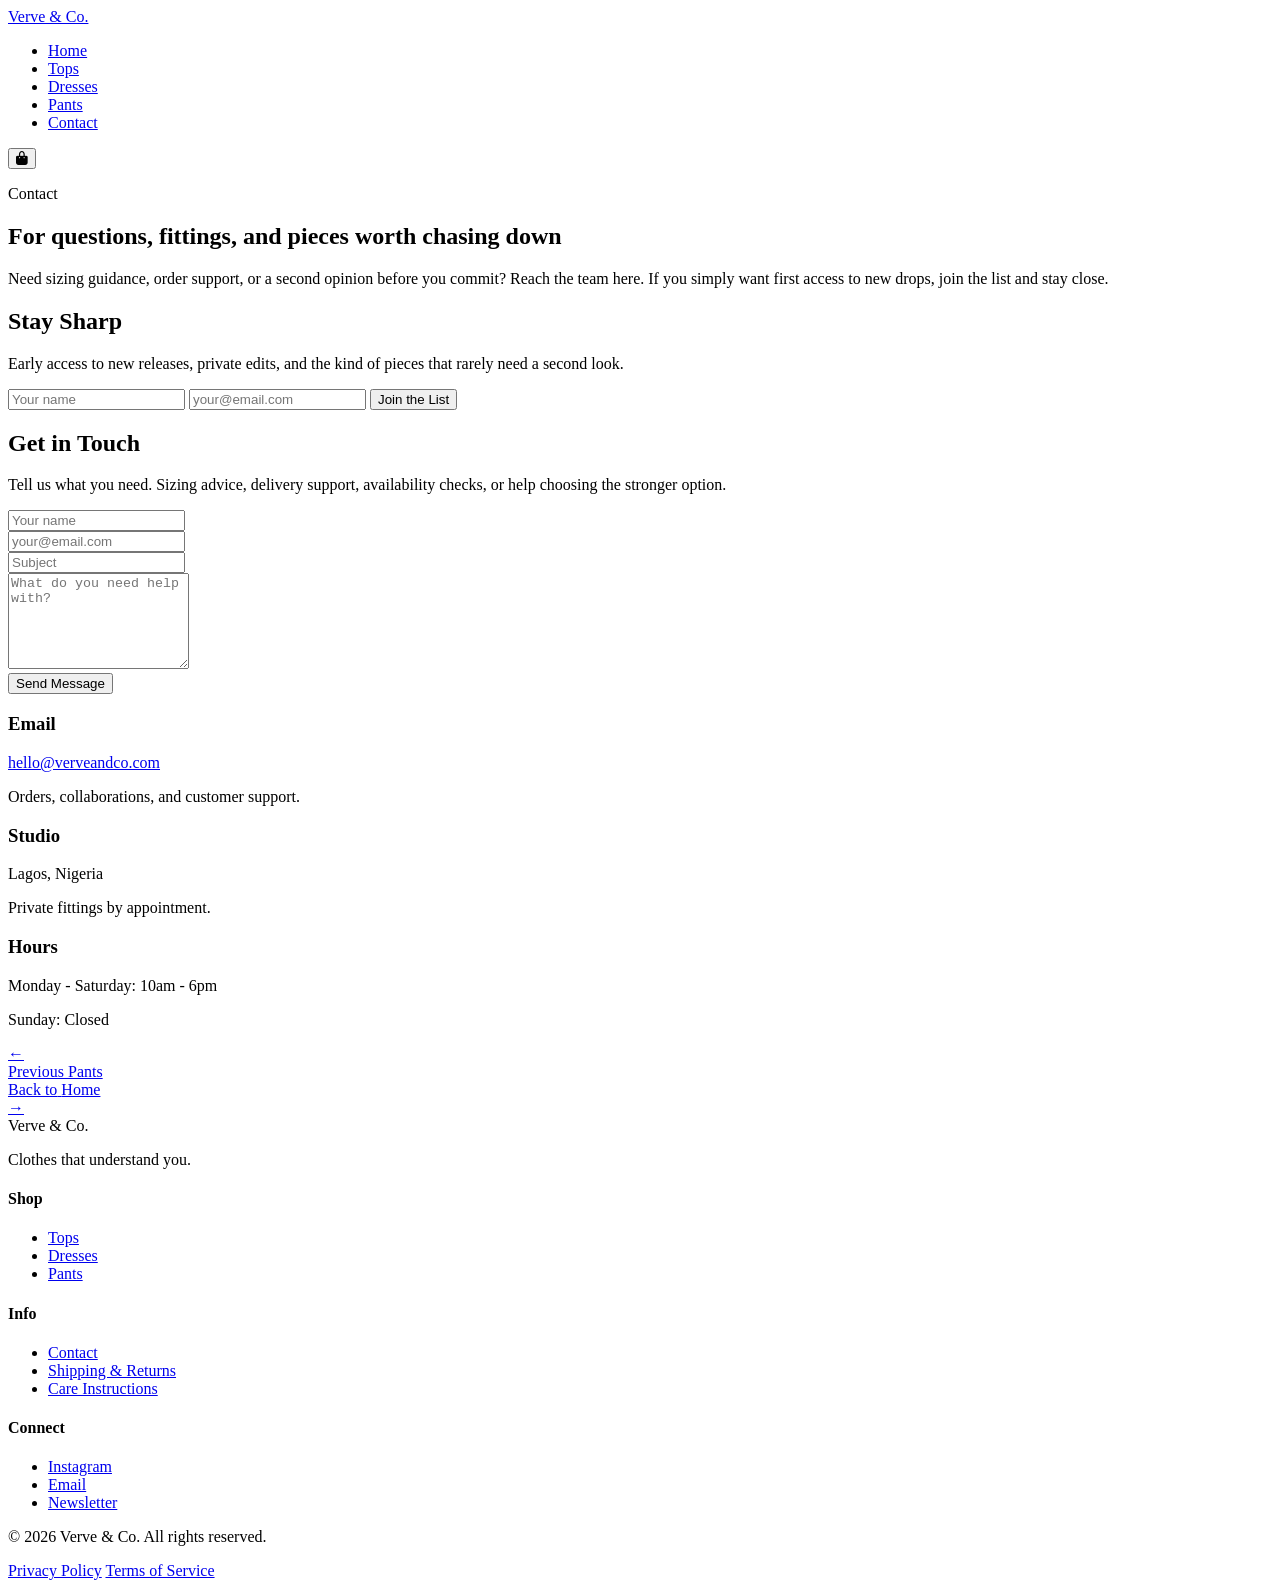
==== pages/checkout.html @ fad6fd12 "Add checkout.html for contact and support page" ====
<!DOCTYPE html>
<html lang="en">
<head>
  <meta charset="UTF-8">
  <meta name="viewport" content="width=device-width, initial-scale=1.0">
  <title>Contact | Verve & Co.</title>
  <meta name="description" content="Get in touch with Verve & Co. Our team is here to assist you with styling, orders, and more.">
  <link rel="preconnect" href="https://fonts.googleapis.com">
  <link rel="preconnect" href="https://fonts.gstatic.com" crossorigin>
  <link href="https://fonts.googleapis.com/css2?family=Space+Grotesk:wght@400;500;600;700&family=Manrope:wght@400;500;600;700;800&display=swap" rel="stylesheet">
  <link rel="stylesheet" href="https://cdnjs.cloudflare.com/ajax/libs/font-awesome/6.5.1/css/all.min.css">
  <link rel="stylesheet" href="../css/style.css">
</head>
<body data-page="contact">
  <header>
    <a href="../index.html" class="logo">Verve & Co.</a>
    <nav>
      <ul>
        <li><a href="../index.html">Home</a></li>
        <li><a href="tops.html">Tops</a></li>
        <li><a href="dresses.html">Dresses</a></li>
        <li><a href="pants.html">Pants</a></li>
        <li><a href="contact.html" class="active">Contact</a></li>
      </ul>
    </nav>
    <button class="cart-toggle" aria-label="Open cart">
      <i class="fas fa-shopping-bag"></i>
      <span class="cart-count" style="display: none;">0</span>
    </button>
  </header>

  <main>
    <section class="subpage-hero">
      <div class="subpage-hero-copy">
        <p class="contact-kicker">Contact</p>
        <h1>For questions, fittings, and pieces worth chasing down</h1>
        <p>Need sizing guidance, order support, or a second opinion before you commit? Reach the team here. If you simply want first access to new drops, join the list and stay close.</p>
      </div>
    </section>

      <div class="contact-content">
        <div class="newsletter-section">
          <h2>Stay Sharp</h2>
          <p>Early access to new releases, private edits, and the kind of pieces that rarely need a second look.</p>

          <form class="newsletter-form">
            <input type="text" placeholder="Your name" required>
            <input type="email" placeholder="your@email.com" required>
            <button type="submit">Join the List</button>
          </form>
        </div>

        <div class="contact-form-section">
          <h2>Get in Touch</h2>
          <p>Tell us what you need. Sizing advice, delivery support, availability checks, or help choosing the stronger option.</p>

          <form class="contact-form">
            <div class="form-group">
              <input type="text" placeholder="Your name" required>
            </div>

            <div class="form-group">
              <input type="email" placeholder="your@email.com" required>
            </div>

            <div class="form-group">
              <input type="text" placeholder="Subject" required>
            </div>

            <div class="form-group">
              <textarea placeholder="What do you need help with?" rows="6" required></textarea>
            </div>

            <button type="submit">Send Message</button>
          </form>
        </div>

        <div class="contact-info">
          <div class="info-item">
            <h3>Email</h3>
            <p><a href="mailto:hello@verveandco.com">hello@verveandco.com</a></p>
            <p>Orders, collaborations, and customer support.</p>
          </div>

          <div class="info-item">
            <h3>Studio</h3>
            <p>Lagos, Nigeria</p>
            <p>Private fittings by appointment.</p>
          </div>

          <div class="info-item">
            <h3>Hours</h3>
            <p>Monday - Saturday: 10am - 6pm</p>
            <p>Sunday: Closed</p>
          </div>
        </div>
      </div>
    </section>

    <div class="page-navigation">
      <a href="pants.html" class="prev-page">
        <span class="page-nav-arrow">&larr;</span>
        <div class="page-nav-content">
          <span class="page-nav-label">Previous</span>
          <span class="page-nav-title">Pants</span>
        </div>
      </a>
      <a href="../index.html" class="next-page">
        <div class="page-nav-content">
          <span class="page-nav-label">Back to</span>
          <span class="page-nav-title">Home</span>
        </div>
        <span class="page-nav-arrow">&rarr;</span>
      </a>
    </div>
  </main>

  <footer>
    <div class="footer-brand">
      <span class="footer-logo">Verve & Co.</span>
      <p class="footer-tagline">Clothes that understand you.</p>
    </div>

    <nav class="footer-nav">
      <div class="footer-section">
        <h4>Shop</h4>
        <ul>
          <li><a href="tops.html">Tops</a></li>
          <li><a href="dresses.html">Dresses</a></li>
          <li><a href="pants.html">Pants</a></li>
        </ul>
      </div>

      <div class="footer-section">
        <h4>Info</h4>
        <ul>
          <li><a href="contact.html">Contact</a></li>
          <li><a href="#">Shipping &amp; Returns</a></li>
          <li><a href="#">Care Instructions</a></li>
        </ul>
      </div>

      <div class="footer-section">
        <h4>Connect</h4>
        <ul>
          <li><a href="#">Instagram</a></li>
          <li><a href="#">Email</a></li>
          <li><a href="#">Newsletter</a></li>
        </ul>
      </div>
    </nav>

    <div class="footer-legal">
      <p>&copy; 2026 Verve & Co. All rights reserved.</p>
      <div class="legal-links">
        <a href="#">Privacy Policy</a>
        <a href="#">Terms of Service</a>
      </div>
    </div>
  </footer>

  <script src="../js/script.js"></script>
</body>
</html>
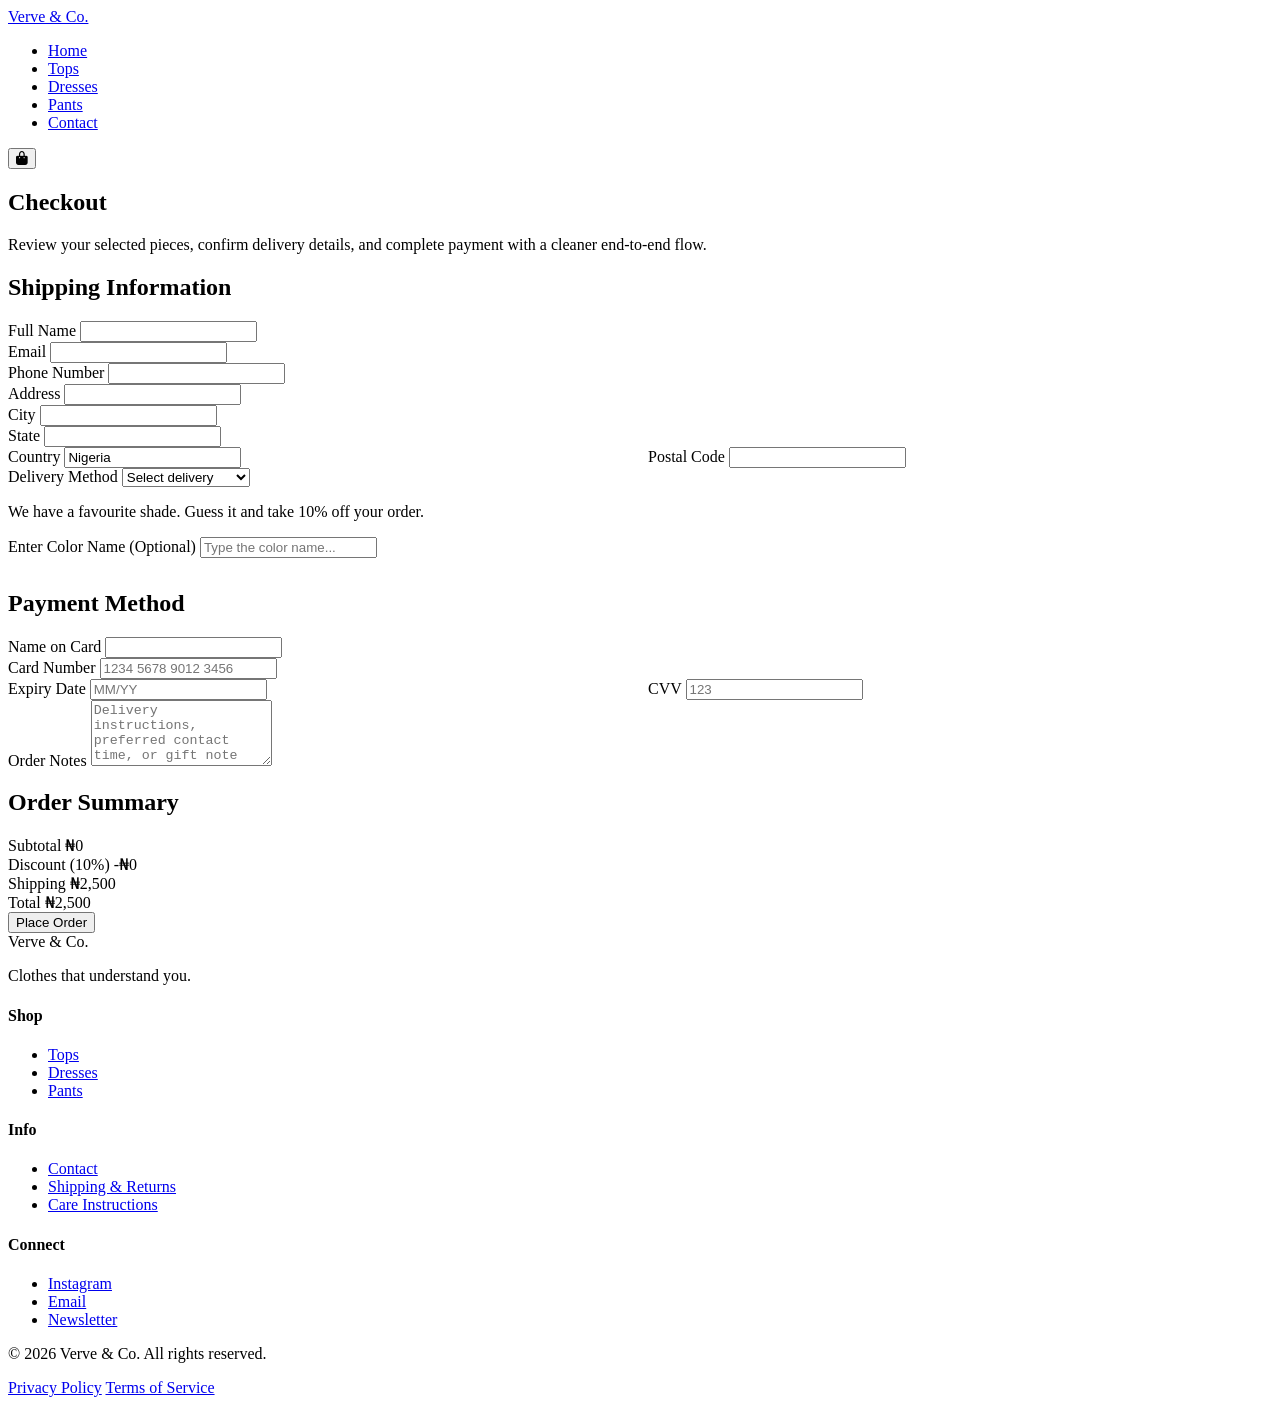
==== commit 5d26cc93: "Revise checkout page layout and content Updated the checkout page with new content and structure for" ====
--- a/pages/checkout.html
+++ b/pages/checkout.html
@@ -3,15 +3,15 @@
 <head>
   <meta charset="UTF-8">
   <meta name="viewport" content="width=device-width, initial-scale=1.0">
-  <title>Contact | Verve & Co.</title>
-  <meta name="description" content="Get in touch with Verve & Co. Our team is here to assist you with styling, orders, and more.">
+  <title>Checkout | Verve & Co.</title>
   <link rel="preconnect" href="https://fonts.googleapis.com">
   <link rel="preconnect" href="https://fonts.gstatic.com" crossorigin>
   <link href="https://fonts.googleapis.com/css2?family=Space+Grotesk:wght@400;500;600;700&family=Manrope:wght@400;500;600;700;800&display=swap" rel="stylesheet">
   <link rel="stylesheet" href="https://cdnjs.cloudflare.com/ajax/libs/font-awesome/6.5.1/css/all.min.css">
   <link rel="stylesheet" href="../css/style.css">
 </head>
-<body data-page="contact">
+
+<body data-page="checkout">
   <header>
     <a href="../index.html" class="logo">Verve & Co.</a>
     <nav>
@@ -20,7 +20,7 @@
         <li><a href="tops.html">Tops</a></li>
         <li><a href="dresses.html">Dresses</a></li>
         <li><a href="pants.html">Pants</a></li>
-        <li><a href="contact.html" class="active">Contact</a></li>
+        <li><a href="contact.html">Contact</a></li>
       </ul>
     </nav>
     <button class="cart-toggle" aria-label="Open cart">
@@ -32,87 +32,141 @@
   <main>
     <section class="subpage-hero">
       <div class="subpage-hero-copy">
-        <p class="contact-kicker">Contact</p>
-        <h1>For questions, fittings, and pieces worth chasing down</h1>
-        <p>Need sizing guidance, order support, or a second opinion before you commit? Reach the team here. If you simply want first access to new drops, join the list and stay close.</p>
+        <h1>Checkout</h1>
+        <p>Review your selected pieces, confirm delivery details, and complete payment with a cleaner end-to-end flow.</p>
       </div>
     </section>
 
-      <div class="contact-content">
-        <div class="newsletter-section">
-          <h2>Stay Sharp</h2>
-          <p>Early access to new releases, private edits, and the kind of pieces that rarely need a second look.</p>
-
-          <form class="newsletter-form">
-            <input type="text" placeholder="Your name" required>
-            <input type="email" placeholder="your@email.com" required>
-            <button type="submit">Join the List</button>
+    <section class="checkout-section">
+      <div class="checkout-content">
+        <div class="checkout-form-section">
+          <h2>Shipping Information</h2>
+          
+          <form class="checkout-form" id="checkoutForm">
+            <div class="form-group">
+              <label for="fullName">Full Name</label>
+              <input type="text" id="fullName" name="fullName" required>
+            </div>
+
+            <div class="form-group">
+              <label for="email">Email</label>
+              <input type="email" id="email" name="email" required>
+            </div>
+
+            <div class="form-group">
+              <label for="phone">Phone Number</label>
+              <input type="tel" id="phone" name="phone" required>
+            </div>
+
+            <div class="form-group">
+              <label for="address">Address</label>
+              <input type="text" id="address" name="address" required>
+            </div>
+
+            <div class="form-group">
+              <label for="city">City</label>
+              <input type="text" id="city" name="city" required>
+            </div>
+
+            <div class="form-group">
+              <label for="state">State</label>
+              <input type="text" id="state" name="state" required>
+            </div>
+
+            <div style="display: grid; grid-template-columns: 1fr 1fr; gap: 1rem;">
+              <div class="form-group">
+                <label for="country">Country</label>
+                <input type="text" id="country" name="country" value="Nigeria" required>
+              </div>
+
+              <div class="form-group">
+                <label for="postalCode">Postal Code</label>
+                <input type="text" id="postalCode" name="postalCode" required>
+              </div>
+            </div>
+
+            <div class="form-group">
+              <label for="deliveryMethod">Delivery Method</label>
+              <select id="deliveryMethod" name="deliveryMethod" class="size-select" required>
+                <option value="">Select delivery</option>
+                <option value="standard">Standard Delivery</option>
+                <option value="express">Express Delivery</option>
+                <option value="pickup">Store Pickup</option>
+              </select>
+            </div>
+
+            <div class="color-hint-section">
+              <p>We have a favourite shade. Guess it and take 10% off your order.</p>
+              <div class="form-group" style="margin: 0;">
+                <label for="colorGuess">Enter Color Name (Optional)</label>
+                <input type="text" id="colorGuess" name="colorGuess" placeholder="Type the color name...">
+              </div>
+            </div>
+
+            <h2 style="margin-top: 2rem;">Payment Method</h2>
+            
+            <div class="form-group">
+              <label for="cardName">Name on Card</label>
+              <input type="text" id="cardName" name="cardName" required>
+            </div>
+
+            <div class="form-group">
+              <label for="cardNumber">Card Number</label>
+              <input type="text" id="cardNumber" name="cardNumber" placeholder="1234 5678 9012 3456" required>
+            </div>
+
+            <div style="display: grid; grid-template-columns: 1fr 1fr; gap: 1rem;">
+              <div class="form-group">
+                <label for="expiryDate">Expiry Date</label>
+                <input type="text" id="expiryDate" name="expiryDate" placeholder="MM/YY" required>
+              </div>
+
+              <div class="form-group">
+                <label for="cvv">CVV</label>
+                <input type="text" id="cvv" name="cvv" placeholder="123" required>
+              </div>
+            </div>
+
+            <div class="form-group">
+              <label for="orderNotes">Order Notes</label>
+              <textarea id="orderNotes" name="orderNotes" rows="4" placeholder="Delivery instructions, preferred contact time, or gift note"></textarea>
+            </div>
           </form>
         </div>
 
-        <div class="contact-form-section">
-          <h2>Get in Touch</h2>
-          <p>Tell us what you need. Sizing advice, delivery support, availability checks, or help choosing the stronger option.</p>
-
-          <form class="contact-form">
-            <div class="form-group">
-              <input type="text" placeholder="Your name" required>
-            </div>
-
-            <div class="form-group">
-              <input type="email" placeholder="your@email.com" required>
-            </div>
-
-            <div class="form-group">
-              <input type="text" placeholder="Subject" required>
-            </div>
-
-            <div class="form-group">
-              <textarea placeholder="What do you need help with?" rows="6" required></textarea>
-            </div>
-
-            <button type="submit">Send Message</button>
-          </form>
+        <div class="checkout-summary">
+          <h2>Order Summary</h2>
+          
+          <div class="order-items" id="orderItems">
+            <!-- Cart items will be inserted here by JavaScript -->
+          </div>
+
+          <div class="order-totals">
+            <div class="order-total-row">
+              <span>Subtotal</span>
+              <span id="subtotalAmount">₦0</span>
+            </div>
+            
+            <div class="order-total-row discount hidden" id="discountRow">
+              <span>Discount (10%)</span>
+              <span id="discountAmount">-₦0</span>
+            </div>
+            
+            <div class="order-total-row">
+              <span>Shipping</span>
+              <span>₦2,500</span>
+            </div>
+            
+            <div class="order-total-row final">
+              <span>Total</span>
+              <span id="totalAmount">₦2,500</span>
+            </div>
+          </div>
+
+          <button type="submit" form="checkoutForm" class="place-order-btn">Place Order</button>
         </div>
-
-        <div class="contact-info">
-          <div class="info-item">
-            <h3>Email</h3>
-            <p><a href="mailto:hello@verveandco.com">hello@verveandco.com</a></p>
-            <p>Orders, collaborations, and customer support.</p>
-          </div>
-
-          <div class="info-item">
-            <h3>Studio</h3>
-            <p>Lagos, Nigeria</p>
-            <p>Private fittings by appointment.</p>
-          </div>
-
-          <div class="info-item">
-            <h3>Hours</h3>
-            <p>Monday - Saturday: 10am - 6pm</p>
-            <p>Sunday: Closed</p>
-          </div>
-        </div>
       </div>
     </section>
-
-    <div class="page-navigation">
-      <a href="pants.html" class="prev-page">
-        <span class="page-nav-arrow">&larr;</span>
-        <div class="page-nav-content">
-          <span class="page-nav-label">Previous</span>
-          <span class="page-nav-title">Pants</span>
-        </div>
-      </a>
-      <a href="../index.html" class="next-page">
-        <div class="page-nav-content">
-          <span class="page-nav-label">Back to</span>
-          <span class="page-nav-title">Home</span>
-        </div>
-        <span class="page-nav-arrow">&rarr;</span>
-      </a>
-    </div>
   </main>
 
   <footer>
@@ -120,7 +174,7 @@
       <span class="footer-logo">Verve & Co.</span>
       <p class="footer-tagline">Clothes that understand you.</p>
     </div>
-
+    
     <nav class="footer-nav">
       <div class="footer-section">
         <h4>Shop</h4>
@@ -130,16 +184,16 @@
           <li><a href="pants.html">Pants</a></li>
         </ul>
       </div>
-
+      
       <div class="footer-section">
         <h4>Info</h4>
         <ul>
           <li><a href="contact.html">Contact</a></li>
-          <li><a href="#">Shipping &amp; Returns</a></li>
+          <li><a href="#">Shipping & Returns</a></li>
           <li><a href="#">Care Instructions</a></li>
         </ul>
       </div>
-
+      
       <div class="footer-section">
         <h4>Connect</h4>
         <ul>
@@ -149,7 +203,7 @@
         </ul>
       </div>
     </nav>
-
+    
     <div class="footer-legal">
       <p>&copy; 2026 Verve & Co. All rights reserved.</p>
       <div class="legal-links">
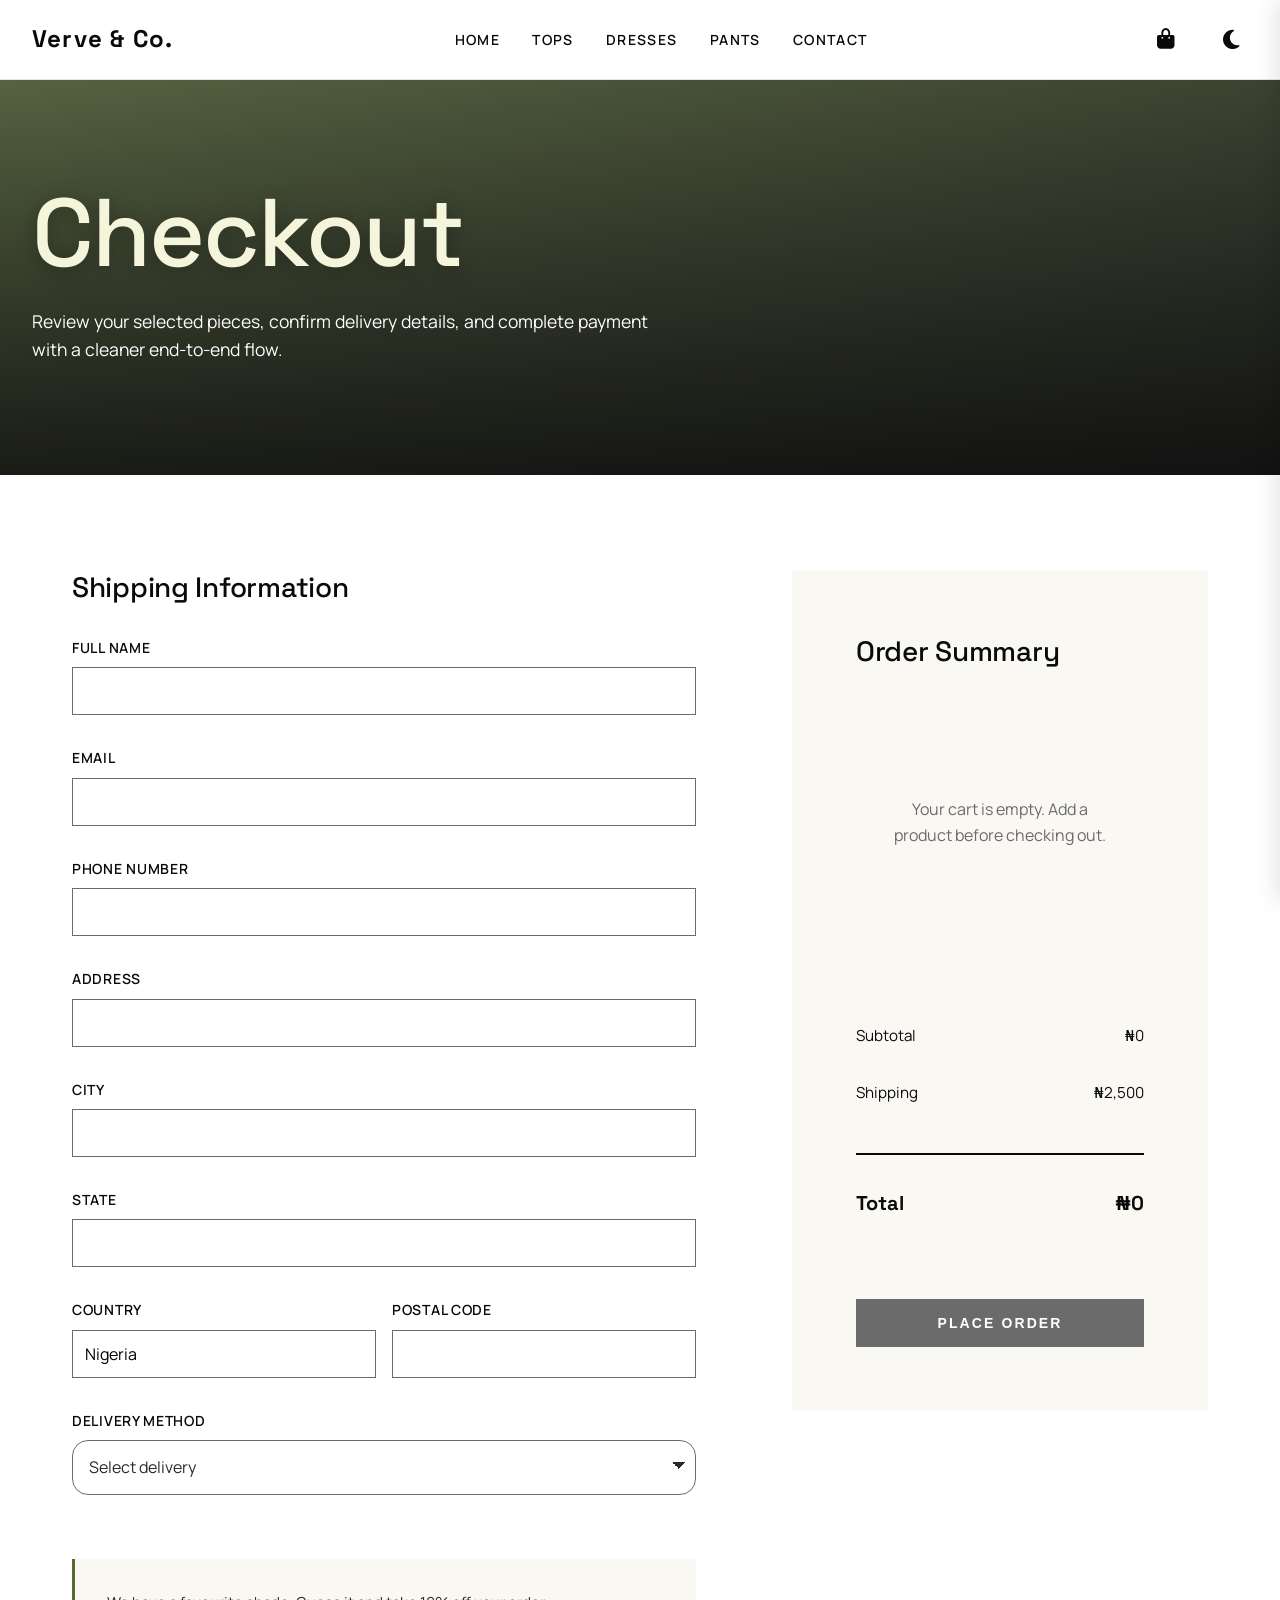
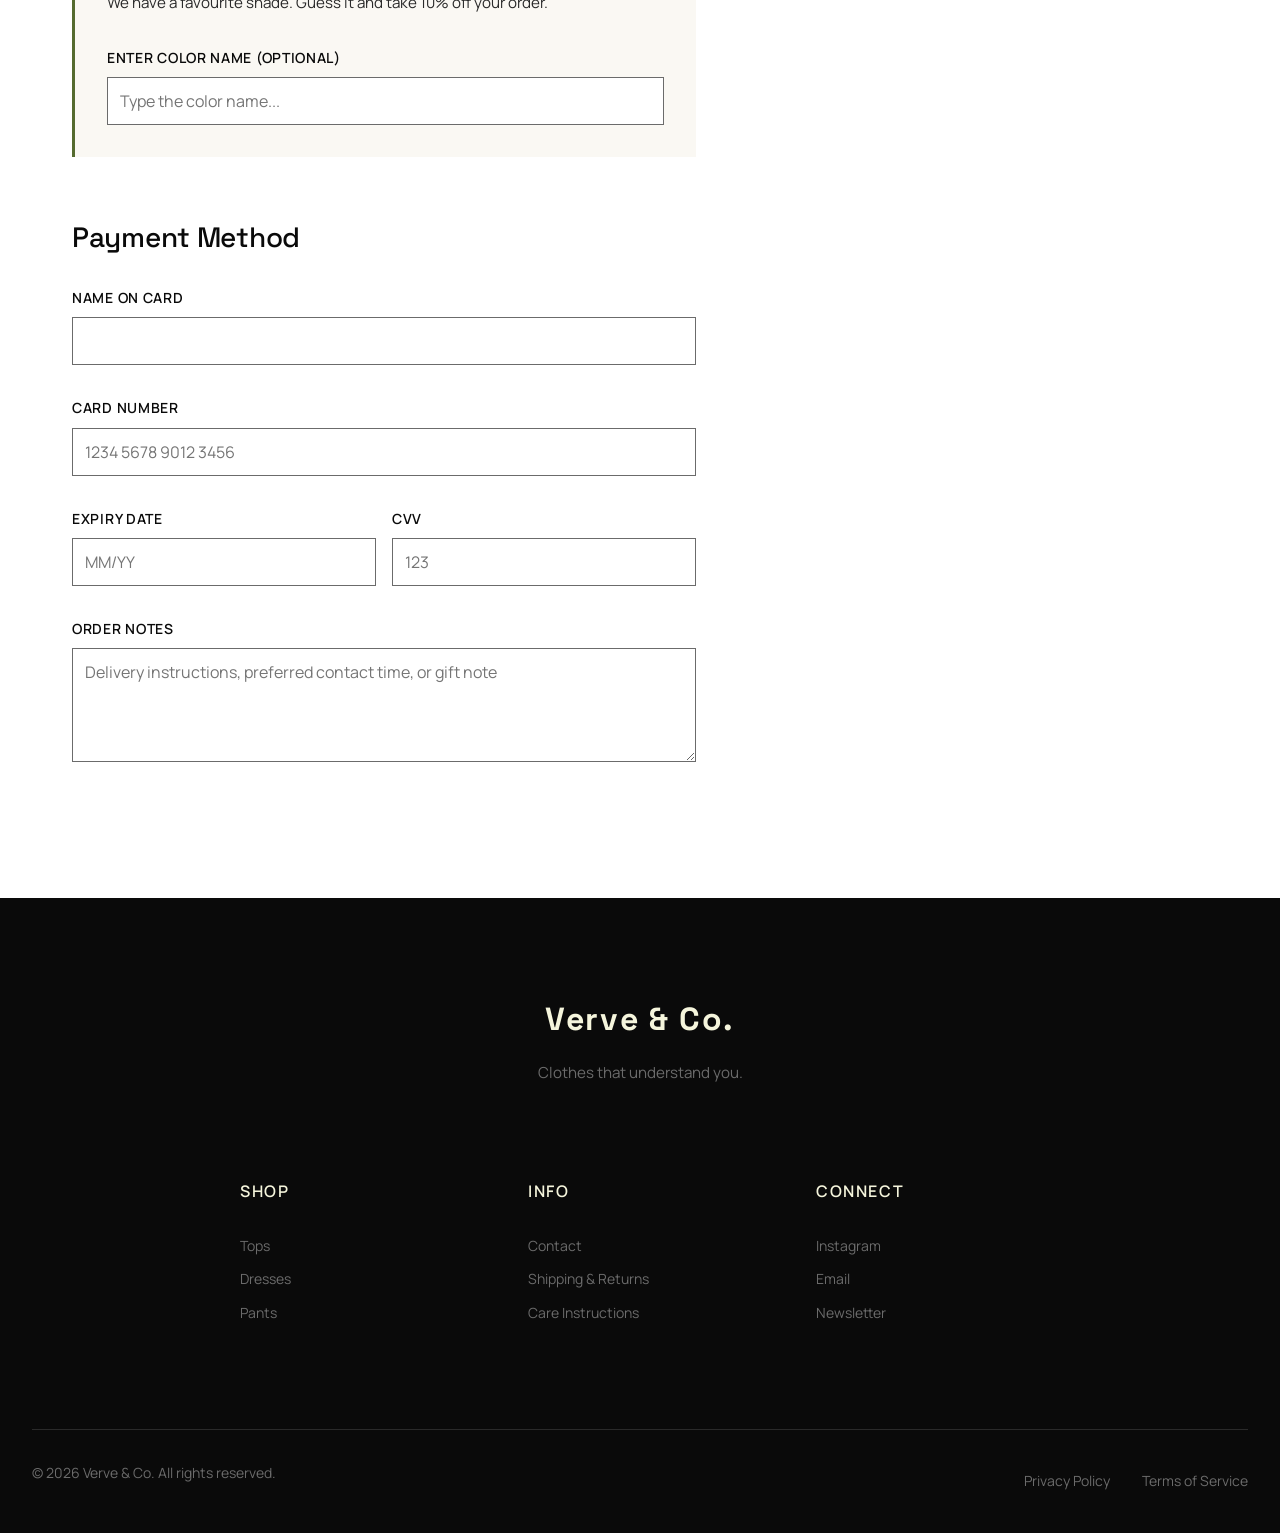
==== commit 00827e3c: "Update checkout.html" ====
--- a/pages/checkout.html
+++ b/pages/checkout.html
@@ -4,6 +4,7 @@
   <meta charset="UTF-8">
   <meta name="viewport" content="width=device-width, initial-scale=1.0">
   <title>Checkout | Verve & Co.</title>
+  <link rel="icon" type="image/svg+xml" href="favicon.svg">
   <link rel="preconnect" href="https://fonts.googleapis.com">
   <link rel="preconnect" href="https://fonts.gstatic.com" crossorigin>
   <link href="https://fonts.googleapis.com/css2?family=Space+Grotesk:wght@400;500;600;700&family=Manrope:wght@400;500;600;700;800&display=swap" rel="stylesheet">
--- a/css/style.css
+++ b/css/style.css
@@ -0,0 +1,2283 @@
+* {
+  margin: 0;
+  padding: 0;
+  box-sizing: border-box;
+}
+
+:root {
+  /* Color Palette */
+  --olive: #556B2F;
+  --olive-dark: #3E4F23;
+  --olive-light: #6B8E3D;
+  --khaki: #F5F5DC;
+  --dark-khaki: #FFFFF0;
+  --cream: #FAF8F3;
+  --black: #0A0A0A;
+  --grey-dark: #2A2A2A;
+  --grey-mid: #6B6B6B;
+  --grey-light: #E5E5E5;
+  --white: #FFFFFF;
+  
+  /* Typography */
+  --font-heading: 'Space Grotesk', sans-serif;
+  --font-body: 'Manrope', sans-serif;
+  
+  /* Spacing */
+  --space-xs: 0.5rem;
+  --space-sm: 1rem;
+  --space-md: 2rem;
+  --space-lg: 4rem;
+  --space-xl: 6rem;
+  --space-xxl: 8rem;
+  
+  /* Layout */
+  --max-width: 1400px;
+  --header-height: 80px;
+  
+  /* Transitions */
+  --transition-fast: 0.2s ease;
+  --transition-medium: 0.4s ease;
+  --transition-slow: 0.6s ease;
+}
+
+[data-theme="dark"] {
+  --theme-bg: #121212;
+  --theme-text: #EAEAEA;
+  --theme-panel: #1A1A1A;
+  --theme-border: #333333;
+  --theme-muted: #A0A0A0;
+  
+  --cream: #1A1A1A;
+  
+  --grey-light: #2A2A2A;
+  --grey-mid: #888888;
+  --grey-dark: #DDDDDD;
+  
+  /* We only override accents that need to be brighter in dark mode */
+  --olive: #8CA35A;
+  --olive-dark: #A5C075;
+  --olive-light: #556B2F;
+}
+
+.skip-link {
+  position: absolute;
+  top: -40px;
+  left: 6px;
+  background: var(--black);
+  color: var(--white);
+  padding: 8px;
+  text-decoration: none;
+  z-index: 10000;
+  transition: top var(--transition-fast);
+}
+
+.skip-link:focus {
+  top: 6px;
+}
+
+/* Reusable button classes */
+.btn-primary {
+  padding: 1rem 2rem;
+  background-color: var(--olive);
+  color: var(--white);
+  border: none;
+  font-weight: 700;
+  text-transform: uppercase;
+  letter-spacing: 0.1em;
+  cursor: pointer;
+  transition: all var(--transition-medium);
+  border-radius: 4px;
+}
+
+.btn-primary:hover {
+  background-color: var(--olive-dark);
+}
+
+.btn-primary:disabled {
+  background-color: var(--grey-mid);
+  cursor: not-allowed;
+  opacity: 0.6;
+}
+
+.btn-secondary {
+  padding: 1rem 2rem;
+  background-color: transparent;
+  color: var(--white);
+  border: 1px solid rgba(255, 255, 255, 0.55);
+  font-weight: 700;
+  text-transform: uppercase;
+  letter-spacing: 0.12em;
+  cursor: pointer;
+  transition: all var(--transition-medium);
+  border-radius: 4px;
+}
+
+.btn-secondary:hover {
+  background-color: var(--white);
+  color: var(--black);
+}
+
+html {
+  font-size: 16px;
+  scroll-behavior: smooth;
+}
+
+body {
+  font-family: var(--font-body);
+  font-size: 1rem;
+  line-height: 1.6;
+  color: var(--black);
+  background-color: var(--white);
+  -webkit-font-smoothing: antialiased;
+  -moz-osx-font-smoothing: grayscale;
+  opacity: 1;
+  transition: opacity var(--transition-medium), background-color var(--transition-medium), color var(--transition-medium);
+}
+
+body.page-transitioning {
+  opacity: 0;
+}
+
+body.modal-open,
+body.cart-open {
+  overflow: hidden;
+}
+
+/* ========================================
+   TYPOGRAPHY
+   ======================================== */
+
+h1, h2, h3, h4, h5, h6 {
+  font-family: var(--font-heading);
+  font-weight: 500;
+  line-height: 1.2;
+  margin-bottom: var(--space-sm);
+}
+
+h1 {
+  font-size: clamp(3rem, 8vw, 6rem);
+  letter-spacing: -0.02em;
+}
+
+h2 {
+  font-size: clamp(2rem, 5vw, 3.5rem);
+  letter-spacing: -0.01em;
+}
+
+h3 {
+  font-size: clamp(1.5rem, 3vw, 2rem);
+}
+
+h4 {
+  font-size: 1.25rem;
+  font-family: var(--font-body);
+  font-weight: 600;
+  text-transform: uppercase;
+  letter-spacing: 0.1em;
+}
+
+p {
+  margin-bottom: var(--space-sm);
+}
+
+a {
+  color: inherit;
+  text-decoration: none;
+  transition: color var(--transition-fast);
+}
+/* ========================================
+   HEADER & NAVIGATION
+   ======================================== */
+
+header {
+  position: fixed;
+  top: 0;
+  left: 0;
+  right: 0;
+  height: var(--header-height);
+  background-color: var(--white);
+  border-bottom: 1px solid var(--grey-light);
+  z-index: 1000;
+  display: flex;
+  align-items: center;
+  justify-content: space-between;
+  padding: 0 var(--space-md);
+  transition: height var(--transition-medium), background-color var(--transition-medium), backdrop-filter var(--transition-medium), box-shadow var(--transition-medium);
+}
+
+header.scrolled {
+  height: calc(var(--header-height) - 15px);
+  background-color: rgba(255, 255, 255, 0.85);
+  backdrop-filter: blur(12px);
+  border-bottom-color: transparent;
+  box-shadow: 0 4px 30px rgba(0, 0, 0, 0.08);
+}
+
+[data-theme="dark"] header.scrolled {
+  background-color: rgba(10, 10, 10, 0.85);
+  box-shadow: 0 4px 30px rgba(0, 0, 0, 0.5);
+}
+
+.mobile-menu-toggle {
+  display: none;
+}
+
+.logo {
+  font-family: var(--font-heading);
+  font-size: 1.5rem;
+  font-weight: 700;
+  letter-spacing: 0.05em;
+}
+
+.logo:hover {
+  color: var(--olive);
+}
+
+header nav ul {
+  display: flex;
+  gap: var(--space-md);
+  list-style: none;
+}
+
+header nav a {
+  font-size: 0.875rem;
+  text-transform: uppercase;
+  letter-spacing: 0.1em;
+  font-weight: 600;
+  position: relative;
+  padding: var(--space-xs) 0;
+}
+
+header nav a::after {
+  content: '';
+  position: absolute;
+  bottom: 0;
+  left: 0;
+  width: 0;
+  height: 2px;
+  background-color: var(--olive);
+  transition: width var(--transition-medium);
+}
+
+header nav a:hover::after,
+header nav a.active::after {
+  width: 100%;
+}
+
+/* Cart Icon */
+.cart-toggle {
+  position: relative;
+  cursor: pointer;
+  background: none;
+  border: none;
+  font-size: 1.25rem;
+  padding: var(--space-xs);
+  transition: color var(--transition-fast);
+  color: inherit;
+}
+
+.cart-toggle:hover {
+  color: var(--olive);
+}
+
+.cart-count {
+  position: absolute;
+  top: -5px;
+  right: -5px;
+  background-color: var(--olive);
+  color: var(--white);
+  font-size: 0.75rem;
+  font-weight: 600;
+  width: 20px;
+  height: 20px;
+  border-radius: 50%;
+  display: flex;
+  align-items: center;
+  justify-content: center;
+}
+
+.theme-toggle {
+  background: none;
+  border: none;
+  cursor: pointer;
+  color: inherit;
+  font-size: 1.1rem;
+  padding: var(--space-xs);
+  transition: color var(--transition-fast);
+  margin-left: var(--space-sm);
+  display: flex;
+  align-items: center;
+}
+
+.theme-toggle:hover {
+  color: var(--olive);
+}
+
+/* ========================================
+   MAIN LAYOUT
+   ======================================== */
+
+main {
+  margin-top: var(--header-height);
+  min-height: calc(100vh - var(--header-height));
+}
+
+/* ========================================
+   HERO SECTION (HOME PAGE)
+   ======================================== */
+
+#hero {
+  min-height: calc(100vh - var(--header-height));
+  display: flex;
+  align-items: flex-end;
+  padding: var(--space-xl) var(--space-md);
+  background:
+    linear-gradient(180deg, rgba(10, 10, 10, 0.1) 0%, rgba(10, 10, 10, 0.78) 70%),
+    url('https://res.cloudinary.com/dnkfg07ov/image/upload/v1776860464/cider_jacquard_floral_split_tube_top_cqxkms.jpg');
+  background-size: cover;
+  background-position: center 18%;
+  position: relative;
+  overflow: hidden;
+}
+
+#hero::before {
+  content: '';
+  position: absolute;
+  inset: auto 0 0 0;
+  height: 180px;
+  background: linear-gradient(to top, rgba(10, 10, 10, 0.55), transparent);
+  pointer-events: none;
+}
+
+.hero-text {
+  position: relative;
+  z-index: 1;
+  color: var(--white);
+  padding: clamp(1.5rem, 4vw, 3rem);
+  background: rgba(10, 10, 10, 0.6);
+  backdrop-filter: blur(10px);
+  border: 1px solid rgba(255, 255, 255, 0.18);
+  box-shadow: 0 24px 80px rgba(0, 0, 0, 0.28);
+}
+
+@keyframes fadeUpHero {
+  from {
+    opacity: 0;
+    transform: translateY(40px);
+  }
+  to {
+    opacity: 1;
+    transform: translateY(0);
+  }
+}
+
+.hero-text h1 {
+  margin-bottom: var(--space-md);
+  font-weight: 700;
+  color: #FFFACD;
+  line-height: 1.1;
+  text-shadow: 0 4px 20px rgba(0,0,0,0.3);
+}
+
+@supports (backdrop-filter: blur(10px)) {
+  .hero-text {
+    backdrop-filter: blur(12px);
+    animation: fadeUpHero 1.2s cubic-bezier(0.16, 1, 0.3, 1) forwards;
+  }
+}
+
+@supports not (backdrop-filter: blur(10px)) {
+  .hero-text {
+    background: rgba(10, 10, 10, 0.8);
+  }
+}
+
+.hero-text > p {
+  font-size: 1.25rem;
+  line-height: 1.7;
+  margin-bottom: var(--space-lg);
+  color: rgba(255, 255, 255, 0.9);
+}
+
+.hero-eyebrow {
+  display: inline-flex;
+  align-items: center;
+  gap: 0.65rem;
+  margin-bottom: var(--space-sm);
+  font-size: 0.82rem;
+  text-transform: uppercase;
+  letter-spacing: 0.18em;
+  color: rgba(255, 255, 255, 0.8);
+}
+
+.hero-eyebrow::before {
+  content: '';
+  width: 42px;
+  height: 1px;
+  background: rgba(255, 255, 255, 0.7);
+}
+
+.hero-actions {
+  display: flex;
+  gap: var(--space-sm);
+  flex-wrap: wrap;
+  margin-top: var(--space-md);
+}
+
+.hero-secondary-link {
+  display: inline-flex;
+  align-items: center;
+  justify-content: center;
+  padding: 1rem 1.8rem;
+  border: 1px solid rgba(255, 255, 255, 0.55);
+  color: var(--white);
+  text-transform: uppercase;
+  letter-spacing: 0.12em;
+  font-size: 0.82rem;
+  font-weight: 700;
+}
+
+.hero-proof {
+  display: grid;
+  grid-template-columns: repeat(3, minmax(0, 1fr));
+  gap: var(--space-md);
+  margin-top: var(--space-lg);
+}
+
+.hero-proof-item {
+  padding-top: var(--space-sm);
+  border-top: 1px solid rgba(255, 255, 255, 0.26);
+}
+
+.hero-proof-item strong {
+  display: block;
+  font-family: var(--font-heading);
+  font-size: 1.35rem;
+  color: var(--khaki);
+}
+
+.hero-proof-item span {
+  font-size: 0.92rem;
+  color: rgba(255, 255, 255, 0.82);
+}
+
+.hero-cta {
+  display: inline-block;
+  padding: 1rem 2.5rem;
+  background-color: var(--khaki);
+  color: var(--black);
+  font-weight: 700;
+  text-transform: uppercase;
+  letter-spacing: 0.15em;
+  font-size: 0.875rem;
+  border: 3px solid var(--khaki);
+  transition: all var(--transition-medium);
+  position: relative;
+  overflow: hidden;
+}
+
+.hero-cta::before {
+  content: '';
+  position: absolute;
+  top: 0;
+  left: -100%;
+  width: 100%;
+  height: 100%;
+  background: var(--white);
+  transition: left var(--transition-medium);
+  z-index: -1;
+}
+
+.hero-cta:hover::before {
+  left: 0;
+}
+
+.hero-cta:hover {
+  color: var(--olive-dark);
+}
+
+/* ========================================
+   CATEGORIES PREVIEW (HOME PAGE)
+   ======================================== */
+
+.categories-preview {
+  display: grid;
+  grid-template-columns: repeat(3, 1fr);
+  gap: var(--space-md);
+  padding: var(--space-xl) var(--space-md);
+  max-width: var(--max-width);
+  margin: 0 auto;
+}
+
+.home-story,
+.home-signature,
+.home-editorial {
+  max-width: var(--max-width);
+  margin: 4rem auto;
+  padding: 0 var(--space-md) var(--space-xl);
+}
+
+.section-heading {
+  max-width: 720px;
+  margin-bottom: var(--space-lg);
+}
+
+.section-heading p {
+  color: var(--grey-mid);
+  font-size: 1.05rem;
+}
+
+.category-card {
+  position: relative;
+  overflow: hidden;
+  aspect-ratio: 3/4;
+  background-color: var(--grey-light);
+  display: block;
+}
+
+.category-card img {
+  width: 100%;
+  height: 100%;
+  object-fit: cover;
+  object-position: center top;
+  transition: transform var(--transition-slow);
+}
+
+.category-card:hover img {
+  transform: scale(1.05);
+}
+
+.category-info {
+  position: absolute;
+  bottom: 0;
+  left: 0;
+  right: 0;
+  background: linear-gradient(to top, rgba(0,0,0,0.9), transparent);
+  padding: var(--space-lg);
+  color: var(--white);
+  transform: translateY(60%);
+  transition: transform var(--transition-medium);
+}
+
+.category-card:hover .category-info {
+  transform: translateY(0);
+}
+
+.category-info h3 {
+  color: var(--khaki);
+  margin-bottom: var(--space-sm);
+}
+
+.category-info p {
+  font-size: 0.875rem;
+  line-height: 1.6;
+  margin-bottom: var(--space-md);
+  opacity: 0.9;
+}
+
+.category-info a,
+.category-info span {
+  display: inline-block;
+  padding: 0.5rem 1.5rem;
+  border: 1px solid var(--white);
+  font-size: 0.75rem;
+  text-transform: uppercase;
+  letter-spacing: 0.1em;
+  font-weight: 600;
+  transition: all var(--transition-fast);
+  width: fit-content;
+}
+
+.category-card:hover .category-info span,
+.category-info a:hover {
+  background-color: var(--white);
+  color: var(--black);
+}
+
+/* ========================================
+   CATEGORY HERO (TOPS, DRESSES, PANTS)
+   ======================================== */
+
+.category-hero {
+  padding: var(--space-xl) var(--space-md);
+  background-size: cover;
+  background-position: center;
+  background-attachment: fixed;
+  position: relative;
+  min-height: 60vh;
+  display: flex;
+  align-items: center;
+  justify-content: center;
+}
+
+.category-hero::before {
+  content: '';
+  position: absolute;
+  top: 0;
+  left: 0;
+  right: 0;
+  bottom: 0;
+  z-index: 1;
+}
+
+.category-intro {
+  max-width: 900px;
+  text-align: center;
+  position: relative;
+  z-index: 2;
+  color: var(--white);
+  animation: fadeUpHero 1s cubic-bezier(0.16, 1, 0.3, 1) forwards;
+}
+
+.category-intro h1 {
+  color: var(--khaki);
+  margin-bottom: var(--space-md);
+  font-weight: 700;
+  text-shadow: 0 4px 20px rgba(0,0,0,0.3);
+}
+
+.category-intro p {
+  font-size: 1.125rem;
+  line-height: 1.8;
+  color: rgba(255, 255, 255, 0.95);
+}
+
+/* ========================================
+   PRODUCT FILTERS
+   ======================================== */
+
+.product-filters {
+  padding: 0 var(--space-md);
+  max-width: var(--max-width);
+  margin: var(--space-lg) auto 0;
+}
+
+.filters-toggle {
+  width: 100%;
+  display: flex;
+  align-items: center;
+  justify-content: space-between;
+  padding: 1rem 1.25rem;
+  border: 1px solid var(--grey-light);
+  background: var(--white);
+  font-weight: 700;
+  letter-spacing: 0.08em;
+  text-transform: uppercase;
+  cursor: pointer;
+}
+
+.filters-panel {
+  display: none;
+  grid-template-columns: repeat(auto-fit, minmax(190px, 1fr));
+  gap: var(--space-md);
+  padding: var(--space-md) 1.25rem 1.25rem;
+  background: var(--cream);
+  border: 1px solid var(--grey-light);
+  border-top: none;
+}
+
+.product-filters.open .filters-panel {
+  display: grid;
+}
+
+.filter-select-wrap {
+  display: flex;
+  flex-direction: column;
+  gap: 0.45rem;
+}
+
+.filter-group-title {
+  margin: 0;
+  font-size: 0.78rem;
+  letter-spacing: 0.16em;
+  text-transform: uppercase;
+  color: var(--grey-mid);
+}
+
+/* Filter dropdown styling is shared with select dropdown styling below. */
+.filter-select {
+  width: 100%;
+}
+
+.filter-btn {
+  padding: 0.85rem 1.25rem;
+  border: 1px solid var(--black);
+  background: var(--black);
+  color: var(--white);
+  font-size: 0.875rem;
+  font-weight: 600;
+  text-transform: uppercase;
+  letter-spacing: 0.05em;
+  cursor: pointer;
+  transition: all var(--transition-fast);
+  align-self: end;
+}
+
+.filter-btn:hover {
+  background-color: var(--olive);
+  border-color: var(--olive);
+}
+
+.filters-toggle-icon {
+  font-size: 1.35rem;
+  line-height: 1;
+}
+
+/* ========================================
+   PRODUCTS GRID
+   ======================================== */
+
+.products-grid {
+  display: grid;
+  grid-template-columns: repeat(auto-fill, minmax(280px, 1fr));
+  gap: var(--space-lg);
+  padding: var(--space-md) var(--space-md) var(--space-xl);
+  max-width: var(--max-width);
+  margin: 0 auto;
+}
+
+.product-card {
+  background-color: var(--white);
+  border: 1px solid var(--grey-light);
+  transition: all var(--transition-medium);
+  opacity: 1;
+  transform: translateY(20px);
+  display: flex;
+  flex-direction: column;
+  cursor: pointer;
+  will-change: transform;
+}
+
+.product-card.fade-in {
+  opacity: 1;
+  transform: translateY(0);
+}
+
+.product-card.is-hidden {
+  display: none;
+}
+
+.product-card:hover {
+  box-shadow: 0 10px 40px rgba(0, 0, 0, 0.1);
+  transform: translateY(-5px);
+}
+
+.product-image {
+  position: relative;
+  overflow: hidden;
+  aspect-ratio: 3/4;
+  background-color: var(--cream);
+  flex-shrink: 0;
+}
+
+.product-image img {
+  width: 100%;
+  height: 100%;
+  object-fit: cover;
+  object-position: center top;
+  transition: transform var(--transition-slow);
+  opacity: 1;
+}
+
+.product-card:hover .product-image img {
+  transform: scale(1.05);
+}
+
+.product-info {
+  padding: var(--space-md);
+  display: flex;
+  flex-direction: column;
+  flex: 1;
+}
+
+.product-info h3 {
+  font-size: 1.25rem;
+  margin-bottom: var(--space-xs);
+  font-weight: 600;
+}
+
+.product-description {
+  font-size: 0.9rem;
+  color: var(--grey-mid);
+  line-height: 1.6;
+  margin-bottom: var(--space-md);
+}
+
+.product-price {
+  font-size: 1.125rem;
+  font-weight: 700;
+  font-family: var(--font-heading);
+  color: var(--olive);
+  margin-bottom: var(--space-md);
+}
+
+.add-to-cart {
+  width: 100%;
+  padding: 0.75rem 1.5rem;
+  background-color: var(--black);
+  color: var(--white);
+  border: none;
+  font-weight: 600;
+  text-transform: uppercase;
+  letter-spacing: 0.1em;
+  font-size: 0.875rem;
+  cursor: pointer;
+  transition: all var(--transition-medium);
+  display: flex;
+  align-items: center;
+  justify-content: center;
+  gap: 0.5rem;
+
+  margin-top: auto;
+}
+
+.add-to-cart:hover {
+  background-color: var(--olive);
+}
+
+/* ========================================
+   PRODUCT MODAL
+   ======================================== */
+
+.product-modal-overlay {
+  position: fixed;
+  top: 0;
+  left: 0;
+  right: 0;
+  bottom: 0;
+  background-color: rgba(0, 0, 0, 0.8);
+  z-index: 2000;
+  display: flex;
+  align-items: center;
+  justify-content: center;
+  padding: var(--space-md);
+}
+
+.product-modal {
+  background-color: var(--white);
+  max-width: 980px;
+  width: 100%;
+  max-height: 90vh;
+  overflow-y: auto;
+  position: relative;
+}
+
+.modal-close {
+  position: absolute;
+  top: var(--space-md);
+  right: var(--space-md);
+  background: var(--white);
+  border: none;
+  font-size: 2rem;
+  cursor: pointer;
+  width: 40px;
+  height: 40px;
+  display: flex;
+  align-items: center;
+  justify-content: center;
+  z-index: 10;
+  color: var(--black);
+  transition: all var(--transition-fast);
+}
+
+.modal-close:hover {
+  background-color: var(--black);
+  color: var(--white);
+}
+
+.modal-content {
+  display: grid;
+  grid-template-columns: minmax(320px, 0.92fr) minmax(0, 1fr);
+  gap: var(--space-lg);
+}
+
+.modal-image {
+  background: #f4f0e8;
+  min-height: 520px;
+  display: flex;
+  align-items: center;
+  justify-content: center;
+  padding: var(--space-md);
+}
+
+.modal-image img {
+  width: 100%;
+  max-height: 520px;
+  object-fit: contain;
+  object-position: center;
+}
+
+.modal-details {
+  padding: var(--space-xl) var(--space-md);
+  display: flex;
+  flex-direction: column;
+}
+
+.modal-kicker {
+  font-size: 0.8rem;
+  font-weight: 700;
+  text-transform: uppercase;
+  letter-spacing: 0.18em;
+  color: var(--olive);
+  margin-bottom: var(--space-sm);
+}
+
+.modal-description {
+  font-size: 1.125rem;
+  line-height: 1.6;
+  color: var(--grey-dark);
+  margin-bottom: var(--space-md);
+}
+
+.modal-price {
+  font-size: 1.75rem;
+  font-weight: 700;
+  font-family: var(--font-heading);
+  color: var(--olive);
+  margin-bottom: var(--space-lg);
+}
+
+.modal-form {
+  display: flex;
+  flex-direction: column;
+  gap: var(--space-md);
+}
+
+.modal-form .form-group {
+  display: flex;
+  flex-direction: column;
+  gap: var(--space-xs);
+}
+
+.modal-form label {
+  font-weight: 600;
+  text-transform: uppercase;
+  letter-spacing: 0.05em;
+  font-size: 0.875rem;
+}
+
+.field-error {
+  color: var(--red);
+  font-size: 0.875rem;
+  margin-top: 0.5rem;
+  min-height: 1.3rem;
+}
+
+.field-error-active {
+  opacity: 1;
+}
+select,
+.filter-select,
+.size-select {
+  width: 100%;
+  padding: 0.95rem 1rem;
+  border: 1px solid var(--grey-mid);
+  border-radius: 1rem;
+  background: var(--white);
+  appearance: none;
+  -webkit-appearance: none;
+  -moz-appearance: none;
+  font-size: 1rem;
+  font-family: var(--font-body);
+  color: var(--grey-dark);
+  cursor: pointer;
+  transition: border-color var(--transition-fast), box-shadow var(--transition-fast);
+  background-image: linear-gradient(45deg, transparent 50%, var(--grey-dark) 50%), linear-gradient(135deg, var(--grey-dark) 50%, transparent 50%);
+  background-position: calc(100% - 1rem) 45%, calc(100% - 0.6rem) 45%;
+  background-size: 0.45rem 0.45rem;
+  background-repeat: no-repeat;
+}
+
+select:focus,
+select:focus-visible,
+.filter-select:focus,
+.filter-select:focus-visible,
+.size-select:focus,
+.size-select:focus-visible {
+  outline: none;
+  border-color: var(--olive);
+  box-shadow: 0 0 0 3px rgba(118, 146, 63, 0.16);
+}
+
+select::-ms-expand,
+.filter-select::-ms-expand,
+.size-select::-ms-expand {
+  display: none;
+}
+
+select option,
+.filter-select option,
+.size-select option {
+  color: var(--grey-dark);
+  background: var(--white);
+}
+
+.quantity-selector {
+  display: flex;
+  align-items: center;
+  gap: var(--space-sm);
+}
+
+.order-item-summary {
+  display: flex;
+  justify-content: space-between;
+  gap: var(--space-sm);
+  width: 100%;
+  margin-bottom: 0.75rem;
+}
+
+.order-item-title {
+  font-weight: 700;
+  color: var(--grey-dark);
+}
+
+.order-item-actions {
+  display: flex;
+  align-items: center;
+  gap: 0.5rem;
+  flex-wrap: wrap;
+}
+
+.order-item-btn,
+.order-item-remove {
+  min-width: 40px;
+  min-height: 40px;
+  border: 1px solid var(--grey-mid);
+  background: var(--white);
+  color: var(--grey-dark);
+  border-radius: 0.75rem;
+  cursor: pointer;
+  transition: background-color var(--transition-fast), border-color var(--transition-fast), color var(--transition-fast);
+}
+
+.order-item-btn:hover,
+.order-item-remove:hover {
+  background: var(--olive);
+  color: var(--white);
+  border-color: var(--olive);
+}
+
+.order-item-qty {
+  min-width: 32px;
+  text-align: center;
+  font-weight: 700;
+}
+
+.qty-btn {
+  width: 40px;
+  height: 40px;
+  background-color: var(--grey-light);
+  border: none;
+  font-size: 1.25rem;
+  cursor: pointer;
+  transition: all var(--transition-fast);
+}
+
+.qty-btn:hover {
+  background-color: var(--grey-mid);
+  color: var(--white);
+}
+
+.quantity-input {
+  width: 60px;
+  padding: 0.5rem;
+  text-align: center;
+  border: 1px solid var(--grey-mid);
+  font-size: 1rem;
+  font-family: var(--font-body);
+}
+
+.modal-note {
+  width: 100%;
+  padding: 0.75rem;
+  border: 1px solid var(--grey-mid);
+  font-size: 1rem;
+  font-family: var(--font-body);
+  resize: vertical;
+}
+
+.modal-add-to-cart {
+  padding: 1rem 2rem;
+  background-color: var(--olive);
+  color: var(--white);
+  border: none;
+  font-weight: 700;
+  text-transform: uppercase;
+  letter-spacing: 0.15em;
+  font-size: 0.875rem;
+  cursor: pointer;
+  transition: all var(--transition-medium);
+  margin-top: var(--space-md);
+}
+
+.modal-add-to-cart:hover {
+  background-color: var(--olive-dark);
+}
+
+/* ========================================
+   PAGINATION
+   ======================================== */
+.pagination {
+  display: flex;
+  justify-content: center;
+  align-items: center;
+  gap: 1rem;
+  margin: 3rem auto;
+  flex-wrap: wrap;
+}
+
+.pagination-btn {
+  padding: 0.6rem 1.2rem;
+  border: 1px solid #000;
+  background: #000;
+  color: #fff;
+  cursor: pointer;
+}
+
+.pagination-btn:disabled {
+  opacity: 0.4;
+  cursor: not-allowed;
+}
+
+.pagination-numbers {
+  display: flex;
+  gap: 0.5rem;
+}
+
+.page-number {
+  width: 38px;
+  height: 38px;
+  border: 1px solid #ccc;
+  background: #fff;
+  cursor: pointer;
+}
+
+.page-number.active {
+  background: var(--olive);
+  color: #fff;
+  border-color: var(--olive);
+}
+
+.catalog-empty-state {
+  max-width: var(--max-width);
+  margin: 0 auto var(--space-xl);
+  padding: var(--space-lg);
+  text-align: center;
+  background-color: var(--cream);
+  color: var(--grey-dark);
+}
+
+/* ========================================
+   CART PANEL
+   ======================================== */
+
+.cart-overlay {
+  position: fixed;
+  top: 0;
+  left: 0;
+  right: 0;
+  bottom: 0;
+  background-color: rgba(0, 0, 0, 0.5);
+  z-index: 1500;
+  opacity: 0;
+  visibility: hidden;
+  transition: all var(--transition-medium);
+}
+
+.cart-overlay.active {
+  opacity: 1;
+  visibility: visible;
+}
+
+.cart-panel {
+  position: fixed;
+  top: 0;
+  right: -450px;
+  width: 450px;
+  height: 100vh;
+  background-color: var(--white);
+  z-index: 1600;
+  transition: right var(--transition-medium);
+  display: flex;
+  flex-direction: column;
+  box-shadow: -5px 0 20px rgba(0, 0, 0, 0.1);
+}
+
+.cart-panel.open {
+  right: 0;
+}
+
+.cart-header {
+  padding: var(--space-md);
+  border-bottom: 1px solid var(--grey-light);
+  display: flex;
+  justify-content: space-between;
+  align-items: center;
+}
+
+.cart-header h2 {
+  font-size: 1.5rem;
+  margin: 0;
+}
+
+.cart-close {
+  background: none;
+  border: none;
+  font-size: 1.5rem;
+  cursor: pointer;
+  padding: 0.25rem;
+  line-height: 1;
+}
+
+.cart-close:hover {
+  color: var(--olive);
+}
+
+.cart-items {
+  flex: 1;
+  overflow-y: auto;
+  padding: var(--space-md);
+}
+
+.cart-empty {
+  text-align: center;
+  color: var(--grey-mid);
+  padding: var(--space-xl) var(--space-md);
+}
+
+.cart-item {
+  display: flex;
+  gap: var(--space-md);
+  padding: var(--space-md) 0;
+  border-bottom: 1px solid var(--grey-light);
+}
+
+.cart-item-image {
+  width: 80px;
+  height: 100px;
+  object-fit: cover;
+  object-position: center top;
+}
+
+.cart-item-details {
+  flex: 1;
+  display: flex;
+  flex-direction: column;
+  gap: var(--space-xs);
+}
+
+.cart-item-actions {
+  display: flex;
+  flex-wrap: wrap;
+  align-items: center;
+  gap: 0.5rem;
+  margin: 0.5rem 0;
+}
+
+.cart-item-btn,
+.cart-item-remove {
+  min-width: 34px;
+  min-height: 34px;
+  padding: 0.75rem 0.95rem;
+  border: 1px solid var(--grey-mid);
+  border-radius: 0.75rem;
+  background: var(--white);
+  color: var(--grey-dark);
+  font-weight: 700;
+  cursor: pointer;
+  transition: border-color var(--transition-fast), background-color var(--transition-fast), color var(--transition-fast);
+}
+
+.cart-item-remove {
+  display: inline-flex;
+  align-items: center;
+  justify-content: center;
+}
+
+.cart-item-btn:hover,
+.cart-item-remove:hover {
+  background: var(--olive);
+  color: var(--white);
+  border-color: var(--olive);
+}
+
+.cart-item-qty {
+  min-width: 32px;
+  text-align: center;
+  font-weight: 700;
+}
+
+.cart-item-price {
+  font-weight: 700;
+  color: var(--olive);
+  font-size: 0.9rem;
+}
+
+.cart-item-desc {
+  font-size: 0.9rem;
+  color: var(--grey-dark);
+  font-weight: 600;
+  line-height: 1.4;
+}
+
+.cart-item-meta {
+  font-size: 0.8rem;
+  color: var(--grey-mid);
+}
+
+.cart-item-price {
+  font-weight: 700;
+  color: var(--olive);
+  font-size: 0.9rem;
+}
+
+.cart-footer {
+  padding: var(--space-md);
+  border-top: 1px solid var(--grey-light);
+  background-color: var(--cream);
+}
+
+.cart-subtotal {
+  display: flex;
+  justify-content: space-between;
+  margin-bottom: var(--space-md);
+  font-weight: 600;
+}
+
+.cart-subtotal-amount {
+  color: var(--olive);
+  font-family: var(--font-heading);
+  font-size: 1.25rem;
+}
+
+.cart-checkout-btn {
+  width: 100%;
+  padding: 1rem;
+  background-color: var(--olive);
+  color: var(--white);
+  border: none;
+  font-weight: 700;
+  text-transform: uppercase;
+  letter-spacing: 0.1em;
+  font-size: 0.875rem;
+  cursor: pointer;
+  transition: all var(--transition-medium);
+}
+
+.cart-checkout-btn:hover {
+  background-color: var(--olive-dark);
+}
+
+/* ========================================
+   CHECKOUT PAGE
+   ======================================== */
+
+.checkout-section {
+  padding: var(--space-xl) var(--space-md);
+  max-width: 1200px;
+  margin: 0 auto;
+}
+
+.subpage-hero {
+  min-height: 42vh;
+  padding: var(--space-xl) var(--space-md);
+  background-size: cover;
+  background-position: center;
+  display: flex;
+  align-items: center;
+  position: relative;
+}
+
+.subpage-hero::before {
+  content: '';
+  position: absolute;
+  inset: 0;
+  background: linear-gradient(to bottom, rgba(40, 50, 25, 0.5) 0%, rgba(10, 10, 10, 0.85) 100%);
+}
+
+.subpage-hero-copy {
+  max-width: 760px;
+  color: var(--white);
+  position: relative;
+  z-index: 1;
+  animation: fadeUpHero 1s cubic-bezier(0.16, 1, 0.3, 1) forwards;
+}
+
+.subpage-hero-copy h1 {
+  color: var(--khaki);
+  text-shadow: 0 4px 20px rgba(0,0,0,0.3);
+}
+
+.subpage-hero-copy p {
+  font-size: 1.1rem;
+  max-width: 620px;
+}
+
+.contact-kicker {
+  margin-bottom: var(--space-sm);
+  font-size: 0.8rem;
+  font-weight: 700;
+  text-transform: uppercase;
+  letter-spacing: 0.22em;
+  color: rgba(255, 255, 255, 0.8);
+}
+
+.checkout-content {
+  display: grid;
+  grid-template-columns: 1.5fr 1fr;
+  gap: var(--space-xl);
+}
+
+.checkout-form-section h2,
+.checkout-summary h2 {
+  margin-bottom: var(--space-md);
+  font-size: 1.75rem;
+}
+
+.checkout-form .form-group {
+  margin-bottom: var(--space-md);
+}
+
+.checkout-form label {
+  display: block;
+  margin-bottom: var(--space-xs);
+  font-weight: 600;
+  text-transform: uppercase;
+  letter-spacing: 0.05em;
+  font-size: 0.875rem;
+}
+
+.checkout-form input,
+.checkout-form textarea {
+  width: 100%;
+  padding: 0.75rem;
+  border: 1px solid var(--grey-mid);
+  font-size: 1rem;
+  font-family: var(--font-body);
+}
+
+.checkout-form input:focus,
+.checkout-form textarea:focus {
+  outline: none;
+  border-color: var(--olive);
+  box-shadow: 0 0 0 3px rgba(85, 107, 47, 0.15);
+}
+
+.color-hint-section {
+  background-color: var(--cream);
+  padding: var(--space-md);
+  margin: var(--space-lg) 0;
+  border-left: 3px solid var(--olive);
+}
+
+.color-hint-section p {
+  font-size: 0.95rem;
+  margin-bottom: var(--space-md);
+  color: var(--grey-dark);
+}
+
+.checkout-summary {
+  background-color: var(--cream);
+  padding: var(--space-lg);
+  height: fit-content;
+  position: sticky;
+  top: calc(var(--header-height) + var(--space-md));
+}
+
+.order-items {
+  margin-bottom: var(--space-lg);
+}
+
+.order-item {
+  display: flex;
+  justify-content: space-between;
+  align-items: center;
+  flex-wrap: wrap;
+  gap: var(--space-sm);
+  padding: var(--space-sm) 0;
+  border-bottom: 1px solid var(--grey-light);
+  font-size: 0.9rem;
+}
+
+.order-totals {
+  margin-top: var(--space-lg);
+}
+
+.order-total-row {
+  display: flex;
+  justify-content: space-between;
+  padding: var(--space-sm) 0;
+  font-size: 0.95rem;
+}
+
+.order-total-row.discount {
+  color: var(--olive);
+  font-weight: 600;
+}
+
+.order-total-row.final {
+  border-top: 2px solid var(--black);
+  margin-top: var(--space-md);
+  padding-top: var(--space-md);
+  font-size: 1.25rem;
+  font-weight: 700;
+  font-family: var(--font-heading);
+}
+
+.hidden {
+  display: none;
+}
+
+.place-order-btn {
+  width: 100%;
+  padding: 1rem 2rem;
+  background-color: var(--olive);
+  color: var(--white);
+  border: none;
+  font-weight: 700;
+  text-transform: uppercase;
+  letter-spacing: 0.15em;
+  font-size: 0.875rem;
+  cursor: pointer;
+  transition: all var(--transition-medium);
+  margin-top: var(--space-lg);
+}
+
+.place-order-btn:hover:not(:disabled) {
+  background-color: var(--olive-dark);
+}
+
+.place-order-btn:disabled {
+  background-color: var(--grey-mid);
+  cursor: not-allowed;
+}
+
+/* ========================================
+   ABOUT PAGE
+   ======================================== */
+
+.about-section {
+  padding: var(--space-xl) var(--space-md);
+  max-width: 1000px;
+  margin: 0 auto;
+}
+
+.about-content h1 {
+  text-align: center;
+  margin-bottom: var(--space-xl);
+  color: var(--olive);
+}
+
+.about-story p {
+  font-size: 1.125rem;
+  line-height: 1.8;
+  margin-bottom: var(--space-md);
+  color: var(--grey-dark);
+}
+
+.about-values {
+  margin: var(--space-xxl) 0;
+  display: grid;
+  grid-template-columns: repeat(3, 1fr);
+  gap: var(--space-lg);
+}
+
+.value-item {
+  padding: var(--space-lg);
+  background-color: var(--cream);
+  border-top: 3px solid var(--olive);
+}
+
+.value-item h3 {
+  color: var(--olive);
+  margin-bottom: var(--space-md);
+}
+
+.value-item p {
+  font-size: 0.95rem;
+  line-height: 1.7;
+  color: var(--grey-dark);
+}
+
+.team-section {
+  margin: var(--space-xxl) 0;
+}
+
+.team-section h2 {
+  text-align: center;
+  margin-bottom: var(--space-xl);
+  color: var(--olive);
+}
+
+.team-grid {
+  display: grid;
+  grid-template-columns: repeat(3, 1fr);
+  gap: var(--space-lg);
+}
+
+.team-member {
+  background-color: var(--white);
+  border: 1px solid var(--grey-light);
+  overflow: hidden;
+  transition: all var(--transition-medium);
+}
+
+.team-member:hover {
+  box-shadow: 0 10px 30px rgba(0, 0, 0, 0.1);
+  transform: translateY(-5px);
+}
+
+.team-photo {
+  width: 100%;
+  aspect-ratio: 1/1;
+  overflow: hidden;
+}
+
+.team-photo img {
+  width: 100%;
+  height: 100%;
+  object-fit: cover;
+  object-position: center top;
+  transition: transform var(--transition-slow);
+}
+
+.team-member:hover .team-photo img {
+  transform: scale(1.05);
+}
+
+.team-info {
+  padding: var(--space-lg);
+}
+
+.team-info h3 {
+  margin-bottom: var(--space-xs);
+  color: var(--olive);
+}
+
+.team-role {
+  font-size: 0.875rem;
+  text-transform: uppercase;
+  letter-spacing: 0.1em;
+  color: var(--grey-mid);
+  font-weight: 600;
+  margin-bottom: var(--space-md);
+}
+
+.team-bio {
+  font-size: 0.9rem;
+  line-height: 1.7;
+  color: var(--grey-dark);
+}
+
+.secret-hint {
+  margin-top: var(--space-xxl);
+  padding: var(--space-lg);
+  background: linear-gradient(135deg, var(--olive-light), var(--olive));
+  color: var(--white);
+  text-align: center;
+  border-radius: 4px;
+}
+
+.secret-hint p {
+  font-size: 1.125rem;
+  line-height: 1.7;
+  font-style: italic;
+}
+
+/* ========================================
+   CONTACT PAGE
+   ======================================== */
+
+.contact-section {
+  padding: var(--space-xl) var(--space-md);
+  max-width: 1200px;
+  margin: 0 auto;
+}
+
+.contact-content {
+  display: grid;
+  grid-template-columns: 1fr 1fr;
+  gap: var(--space-xl);
+}
+
+.newsletter-section,
+.contact-form-section,
+.contact-info {
+  padding: var(--space-lg);
+  background-color: var(--cream);
+  border: 1px solid rgba(85, 107, 47, 0.12);
+  box-shadow: 0 18px 44px rgba(0, 0, 0, 0.06);
+  margin: 10%;
+}
+
+.newsletter-section,
+.contact-form-section {
+  position: relative;
+  overflow: hidden;
+}
+
+.newsletter-section::before,
+.contact-form-section::before {
+  content: '';
+  position: absolute;
+  inset: 0 auto auto 0;
+  width: 100%;
+  height: 6px;
+  background: linear-gradient(90deg, var(--olive), #b9a76f);
+}
+
+.newsletter-section h2,
+.contact-form-section h2,
+.contact-info h3 {
+  color: var(--olive);
+  margin-bottom: var(--space-md);
+}
+
+.newsletter-section p,
+.contact-form-section p {
+  font-size: 1rem;
+  line-height: 1.7;
+  margin-bottom: var(--space-lg);
+  color: var(--grey-dark);
+}
+
+.newsletter-section {
+  background: linear-gradient(180deg, #faf8f3, #f4efe4);
+}
+
+.contact-form-section {
+  background: linear-gradient(180deg, #ffffff, #f7f3e8);
+}
+
+.newsletter-form,
+.contact-form {
+  display: flex;
+  flex-direction: column;
+  gap: var(--space-md);
+}
+
+.contact-form .form-group {
+  width: 100%;
+}
+
+.newsletter-form input,
+.contact-form input,
+.contact-form textarea {
+  width: 100%;
+  padding: 1rem 0;
+  border: none;
+  border-bottom: 2px solid var(--grey-light);
+  background: transparent;
+  border-radius: 0;
+  font-size: 1.05rem;
+  font-family: var(--font-body);
+  transition: border-color var(--transition-fast);
+  color: var(--black);
+  box-sizing: border-box;
+}
+
+.newsletter-form input:focus,
+.contact-form input:focus,
+.contact-form textarea:focus,
+.filter-select:focus,
+.size-select:focus,
+.modal-note:focus,
+.checkout-form input:focus,
+.checkout-form textarea:focus,
+.checkout-form select:focus {
+  outline: none;
+  border-color: var(--olive);
+  box-shadow: none;
+}
+
+.newsletter-form button,
+.contact-form button {
+  padding: 1rem 2rem;
+  background-color: var(--olive);
+  color: var(--white);
+  border: none;
+  font-weight: 700;
+  text-transform: uppercase;
+  letter-spacing: 0.1em;
+  font-size: 0.875rem;
+  cursor: pointer;
+  transition: all var(--transition-medium);
+}
+
+.newsletter-form button:hover,
+.contact-form button:hover {
+  background-color: var(--olive-dark);
+}
+
+.contact-info {
+  grid-column: span 2;
+  display: grid;
+  grid-template-columns: repeat(3, 1fr);
+  gap: var(--space-lg);
+  background: linear-gradient(135deg, #ffffff, #f7f3e7);
+}
+
+.info-item h3 {
+  font-size: 1rem;
+  margin-bottom: var(--space-sm);
+}
+
+.info-item p {
+  font-size: 0.95rem;
+  color: var(--grey-dark);
+  line-height: 1.6;
+}
+
+.info-item a {
+  color: var(--olive);
+  font-weight: 600;
+}
+
+.info-item a:hover {
+  text-decoration: underline;
+}
+
+/* ========================================
+   PAGE NAVIGATION
+   ======================================== */
+
+.page-navigation {
+  display: flex;
+  justify-content: space-between;
+  padding: var(--space-lg) var(--space-md);
+  max-width: var(--max-width);
+  margin: 0 auto;
+  border-top: 1px solid var(--grey-light);
+}
+
+.prev-page,
+.next-page {
+  display: flex;
+  align-items: center;
+  gap: var(--space-md);
+  padding: var(--space-md);
+  transition: all var(--transition-fast);
+}
+
+.prev-page:hover,
+.next-page:hover {
+  color: var(--olive);
+}
+
+.page-nav-arrow {
+  font-size: 1.5rem;
+}
+
+.page-nav-content {
+  display: flex;
+  flex-direction: column;
+  gap: 0.25rem;
+}
+
+.page-nav-label {
+  font-size: 0.75rem;
+  text-transform: uppercase;
+  letter-spacing: 0.1em;
+  color: var(--grey-mid);
+}
+
+.page-nav-title {
+  font-size: 1.125rem;
+  font-weight: 600;
+  font-family: var(--font-heading);
+}
+
+/* ========================================
+   FOOTER
+   ======================================== */
+
+footer {
+  background-color: var(--black);
+  color: var(--white);
+  padding: var(--space-xl) var(--space-md) var(--space-md);
+}
+
+.footer-brand {
+  text-align: center;
+  margin-bottom: var(--space-xl);
+}
+
+.footer-logo {
+  font-family: var(--font-heading);
+  font-size: 2rem;
+  font-weight: 700;
+  letter-spacing: 0.05em;
+  color: var(--khaki);
+}
+
+.footer-tagline {
+  margin-top: var(--space-sm);
+  color: var(--grey-mid);
+  font-size: 0.95rem;
+}
+
+.footer-nav {
+  display: grid;
+  grid-template-columns: repeat(3, 1fr);
+  gap: var(--space-lg);
+  max-width: 800px;
+  margin: 0 auto var(--space-xl);
+}
+
+.footer-section h4 {
+  color: var(--khaki);
+  margin-bottom: var(--space-md);
+  font-size: 1rem;
+}
+
+.footer-section ul {
+  list-style: none;
+}
+
+.footer-section li {
+  margin-bottom: var(--space-xs);
+}
+
+.footer-section a {
+  color: var(--grey-mid);
+  font-size: 0.875rem;
+  transition: color var(--transition-fast);
+}
+
+.footer-section a:hover {
+  color: var(--white);
+}
+
+.footer-legal {
+  border-top: 1px solid var(--grey-dark);
+  padding-top: var(--space-md);
+  display: flex;
+  justify-content: space-between;
+  align-items: center;
+  font-size: 0.875rem;
+  color: var(--grey-mid);
+  max-width: var(--max-width);
+  margin: 0 auto;
+}
+
+.legal-links {
+  display: flex;
+  gap: var(--space-md);
+}
+
+.legal-links a {
+  color: var(--grey-mid);
+  transition: color var(--transition-fast);
+}
+
+.legal-links a:hover {
+  color: var(--white);
+}
+
+/* ========================================
+   SUCCESS MESSAGE
+   ======================================== */
+
+.success-message {
+  position: fixed;
+  top: calc(var(--header-height) + var(--space-md));
+  right: var(--space-md);
+  background-color: var(--olive);
+  color: var(--white);
+  padding: var(--space-md) var(--space-lg);
+  border-radius: 4px;
+  z-index: 2000;
+  font-weight: 600;
+  box-shadow: 0 5px 20px rgba(0, 0, 0, 0.2);
+  transition: opacity 0.3s ease;
+}
+
+/* ========================================
+   MEDIA QUERIES
+   ======================================== */
+
+@media (max-width: 1024px) {
+  .contact-lead {
+    grid-template-columns: 1fr;
+  }
+
+  .story-grid,
+  .editorial-grid {
+    grid-template-columns: 1fr;
+  }
+
+  .signature-grid {
+    grid-template-columns: repeat(2, 1fr);
+  }
+
+  .categories-preview {
+    max-width: 1200px;
+  }
+
+  .checkout-content {
+    grid-template-columns: 1fr;
+  }
+  
+  .checkout-summary {
+    position: static;
+  }
+  
+  .about-values,
+  .team-grid {
+    grid-template-columns: 1fr;
+  }
+  
+  .contact-content {
+    grid-template-columns: 1fr;
+  }
+  
+  .contact-info {
+    grid-column: span 1;
+  }
+}
+
+@media (max-width: 900px) {
+  .categories-preview {
+    grid-template-columns: repeat(2, 1fr);
+  }
+  
+  .signature-grid {
+    grid-template-columns: repeat(2, 1fr);
+  }
+}
+
+@media (max-width: 768px) {
+  #hero {
+    min-height: auto;
+    padding: var(--space-lg) var(--space-md);
+  }
+  
+  .hero-text {
+    padding: 1.4rem;
+  }
+  
+  .category-hero {
+    background-attachment: scroll;
+  }
+  
+  .categories-preview {
+    grid-template-columns: 1fr;
+  }
+
+  .hero-proof,
+  .signature-grid {
+    grid-template-columns: 1fr;
+  }
+  
+  .products-grid {
+    grid-template-columns: 1fr;
+  }
+  
+  .modal-content {
+    grid-template-columns: 1fr;
+  }
+
+  .subpage-hero {
+    min-height: 34vh;
+  }
+  
+  .cart-panel {
+    width: 100%;
+    right: -100%;
+  }
+  
+  header nav {
+    position: fixed;
+    top: var(--header-height);
+    left: 0;
+    right: 0;
+    background-color: var(--white);
+    flex-direction: column;
+    padding: var(--space-md);
+    border-bottom: 1px solid var(--grey-light);
+    transform: translateY(-100%);
+    transition: transform var(--transition-medium);
+    z-index: 999;
+  }
+  
+  header nav.mobile-nav-open {
+    transform: translateY(0);
+  }
+  
+  header nav ul {
+    flex-direction: column;
+    gap: var(--space-md);
+  }
+  
+  .mobile-menu-toggle {
+    display: block;
+    background: none;
+    border: none;
+    font-size: 1.5rem;
+    cursor: pointer;
+    margin-left: auto;
+    margin-right: 0.75rem;
+  }
+  
+  .mobile-menu-toggle.menu-open {
+    color: var(--olive);
+  }
+  
+  .footer-nav {
+    grid-template-columns: 1fr;
+  }
+  
+  .footer-legal {
+    flex-direction: column;
+    gap: var(--space-md);
+    text-align: center;
+  }
+  
+  .page-navigation {
+    flex-direction: column;
+    gap: var(--space-md);
+  }
+}
+
+@media (max-width: 480px) {
+  h1 {
+    font-size: 2.5rem;
+  }
+  
+  h2 {
+    font-size: 1.75rem;
+  }
+  
+  .hero-proof {
+    grid-template-columns: 1fr;
+  }
+  
+  .product-filters {
+    padding: 0 var(--space-sm);
+  }
+  
+  .pagination {
+    flex-wrap: wrap;
+  }
+  
+  .pagination-numbers {
+    flex-wrap: wrap;
+  }
+}
+
+/* ========================================
+   DARK MODE OVERRIDES
+   ======================================== */
+[data-theme="dark"] body {
+  background-color: var(--theme-bg);
+  color: var(--theme-text);
+}
+[data-theme="dark"] header,
+[data-theme="dark"] .product-card,
+[data-theme="dark"] .product-modal,
+[data-theme="dark"] .cart-panel,
+[data-theme="dark"] .filters-toggle,
+[data-theme="dark"] .modal-close,
+[data-theme="dark"] .contact-lead-copy,
+[data-theme="dark"] .checkout-summary {
+  background-color: var(--theme-panel);
+  color: var(--theme-text);
+}
+[data-theme="dark"] .filters-toggle,
+[data-theme="dark"] .filters-panel,
+[data-theme="dark"] .product-card,
+[data-theme="dark"] .cart-panel,
+[data-theme="dark"] header,
+[data-theme="dark"] .page-navigation,
+[data-theme="dark"] .contact-lead-copy,
+[data-theme="dark"] .checkout-summary,
+[data-theme="dark"] .cart-item-btn,
+[data-theme="dark"] .cart-item-remove,
+[data-theme="dark"] .order-item-btn,
+[data-theme="dark"] .order-item-remove {
+  border-color: var(--theme-border);
+}
+[data-theme="dark"] .cart-item-btn,
+[data-theme="dark"] .cart-item-remove,
+[data-theme="dark"] .order-item-btn,
+[data-theme="dark"] .order-item-remove {
+  background-color: transparent;
+  color: var(--theme-text);
+}
+[data-theme="dark"] .cart-item-btn:hover,
+[data-theme="dark"] .cart-item-remove:hover,
+[data-theme="dark"] .order-item-btn:hover,
+[data-theme="dark"] .order-item-remove:hover {
+  background-color: var(--theme-text);
+  color: var(--theme-bg);
+}
+[data-theme="dark"] .filters-panel,
+[data-theme="dark"] .product-image,
+[data-theme="dark"] .modal-image {
+  background-color: var(--theme-bg);
+}
+[data-theme="dark"] .category-card {
+  background-color: var(--theme-panel);
+}
+[data-theme="dark"] .product-description,
+[data-theme="dark"] .section-heading p {
+  color: var(--theme-muted);
+}
+[data-theme="dark"] .add-to-cart,
+[data-theme="dark"] .filter-btn {
+  background-color: #EAEAEA;
+  color: #121212;
+}
+[data-theme="dark"] input,
+[data-theme="dark"] textarea,
+[data-theme="dark"] select {
+  background: transparent !important;
+  color: var(--theme-text) !important;
+  border-color: var(--theme-border) !important;
+}
+[data-theme="dark"] option {
+  background-color: var(--theme-panel);
+  color: var(--theme-text);
+}
+[data-theme="dark"] input::placeholder,
+[data-theme="dark"] textarea::placeholder {
+  color: var(--theme-muted) !important;
+}
+[data-theme="dark"] .newsletter-section,
+[data-theme="dark"] .contact-form-section,
+[data-theme="dark"] .contact-info {
+  background: var(--theme-panel);
+  border-color: var(--theme-border);
+}
+[data-theme="dark"] .contact-info {
+  background: linear-gradient(135deg, var(--theme-panel), var(--theme-bg));
+}
+
+
+/* Add to Cart button styling & animations */
+.add-to-cart {
+  width: 100%;
+  padding: 0.85rem;
+  background-color: var(--black);
+  color: var(--white);
+  border: none;
+  font-family: var(--font-body);
+  font-weight: 700;
+  text-transform: uppercase;
+  letter-spacing: 0.1em;
+  cursor: pointer;
+  transition: all var(--transition-fast);
+  margin-top: var(--space-sm);
+  position: relative;
+  overflow: hidden;
+}
+
+.add-to-cart:hover {
+  background-color: var(--olive);
+  transform: translateY(-2px);
+  box-shadow: 0 4px 12px rgba(85, 107, 47, 0.2);
+}
+
+.add-to-cart:active {
+  transform: scale(0.97);
+}
